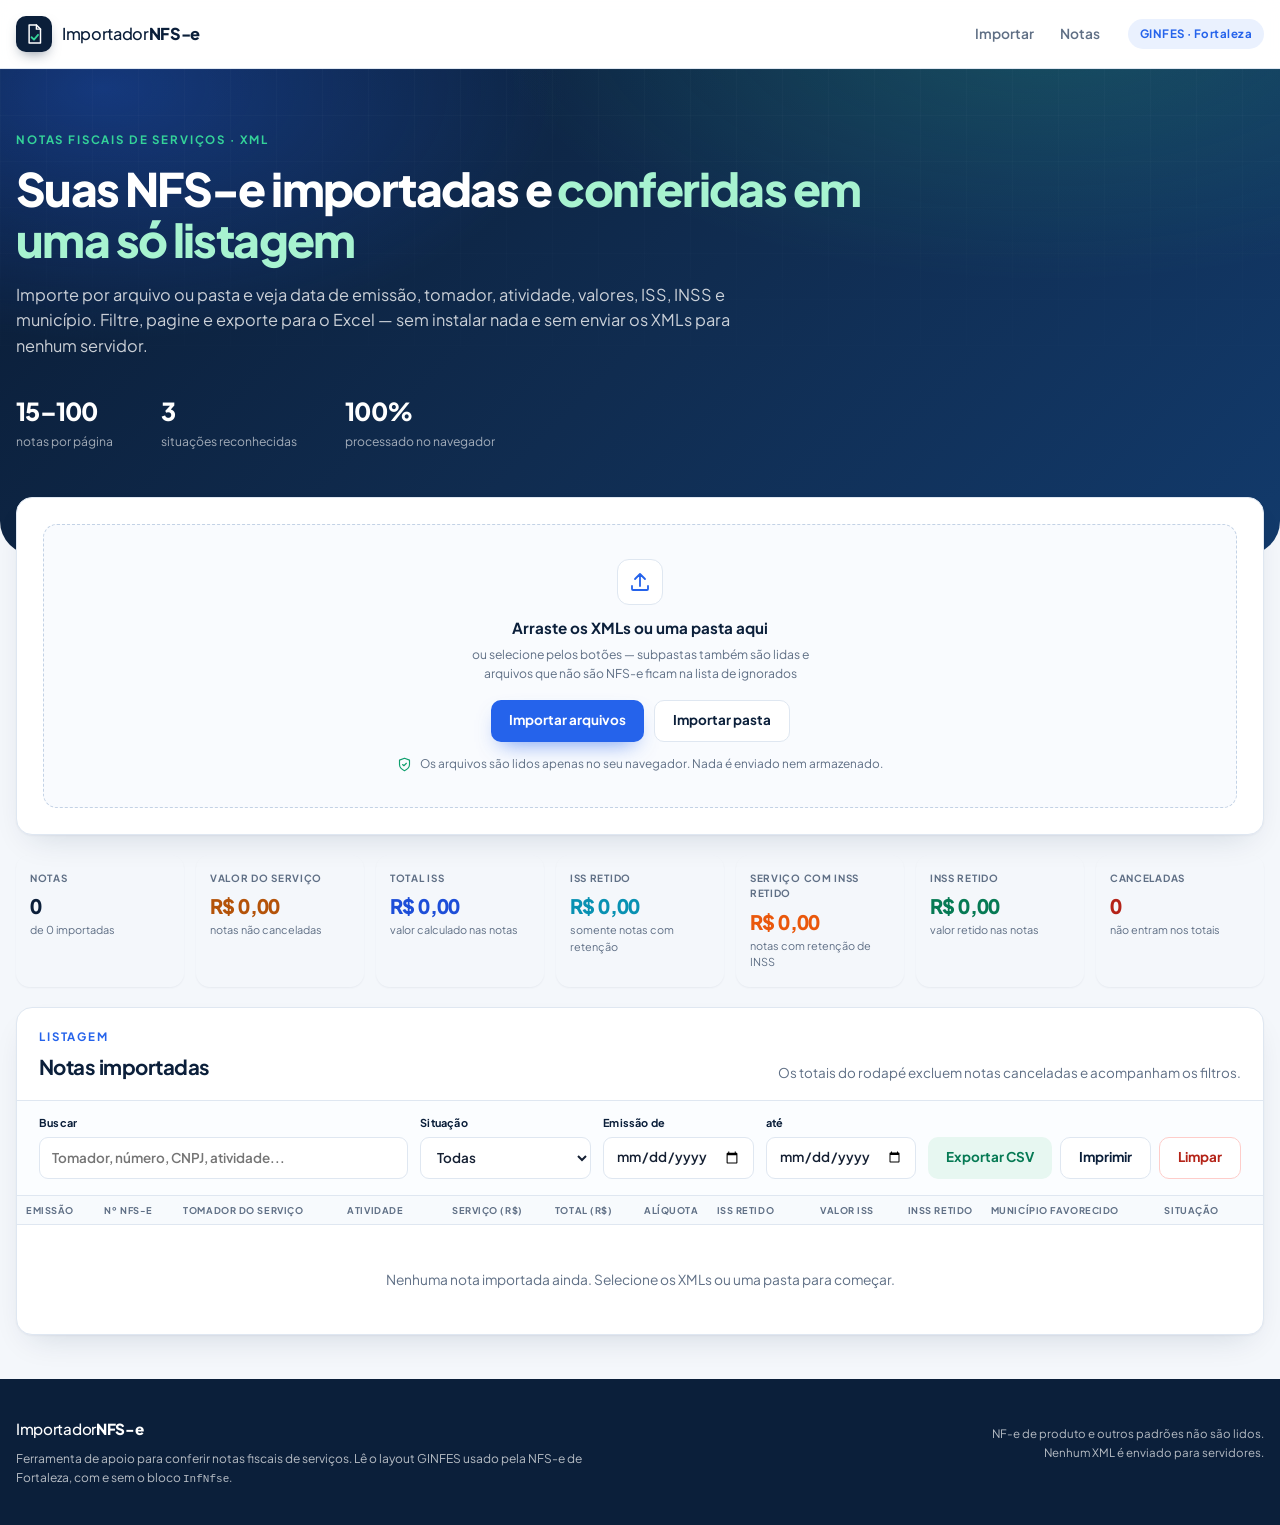
==== index.html @ 503f859a "Add files via upload" ====
<!DOCTYPE html>
<html lang="pt-BR">
<head>
  <meta charset="UTF-8">
  <meta name="viewport" content="width=device-width, initial-scale=1.0">
  <title>Importador de NFS-e</title>
  <meta name="description" content="Importe XMLs de notas fiscais de serviços por arquivo ou pasta e confira ISS, INSS, tomador, atividade e município. Tudo no navegador.">
  <link rel="icon" href="data:image/svg+xml,<svg xmlns='http://www.w3.org/2000/svg' viewBox='0 0 32 32'><rect width='32' height='32' rx='8' fill='%230b1f3a'/><path d='M10 6h8l5 5v15H10z' fill='none' stroke='%23fff' stroke-width='2' stroke-linejoin='round'/><path d='m13 20 2.5 2.5L22 16' fill='none' stroke='%2334d399' stroke-width='2.2' stroke-linecap='round' stroke-linejoin='round'/></svg>">
  <link rel="preconnect" href="https://fonts.googleapis.com">
  <link rel="preconnect" href="https://fonts.gstatic.com" crossorigin>
  <link href="https://fonts.googleapis.com/css2?family=Plus+Jakarta+Sans:wght@400;500;600;700;800&display=swap" rel="stylesheet">
  <link rel="stylesheet" href="styles.css?v=2">
</head>
<body>
  <header class="topbar">
    <div class="wrap topbar-inner">
      <a class="brand" href="#topo">
        <span class="brand-mark" aria-hidden="true">
          <svg viewBox="0 0 32 32">
            <path d="M10 5h9l5 5v17H10z"/>
            <path d="M19 5v5h5"/>
            <path class="check" d="m13 20 3 3 5-6"/>
          </svg>
        </span>
        <span class="brand-text">Importador<strong>NFS-e</strong></span>
      </a>
      <nav class="nav" aria-label="Navegação principal">
        <a href="#importar">Importar</a>
        <a href="#notas">Notas</a>
      </nav>
      <span class="badge-ano">GINFES · Fortaleza</span>
    </div>
  </header>

  <main id="topo">
    <section class="hero">
      <div class="wrap hero-inner">
        <p class="eyebrow">Notas fiscais de serviços · XML</p>
        <h1>Suas NFS-e importadas e <span>conferidas em uma só listagem</span></h1>
        <p class="hero-sub">Importe por arquivo ou pasta e veja data de emissão, tomador, atividade, valores, ISS, INSS e município. Filtre, pagine e exporte para o Excel — sem instalar nada e sem enviar os XMLs para nenhum servidor.</p>
        <div class="hero-stats">
          <div><strong>15–100</strong><span>notas por página</span></div>
          <div><strong>3</strong><span>situações reconhecidas</span></div>
          <div><strong>100%</strong><span>processado no navegador</span></div>
        </div>
      </div>
    </section>

    <section class="wrap panel painel-importacao" id="importar">
      <div id="dropzone" class="dropzone" tabindex="0" role="button" aria-label="Arraste XMLs ou uma pasta para cá">
        <span class="drop-icon" aria-hidden="true">
          <svg viewBox="0 0 24 24"><path d="M12 16V4m0 0L7 9m5-5 5 5"/><path d="M4 16v3a1 1 0 0 0 1 1h14a1 1 0 0 0 1-1v-3"/></svg>
        </span>
        <span class="drop-title">Arraste os XMLs ou uma pasta aqui</span>
        <span class="drop-sub">ou selecione pelos botões — subpastas também são lidas e arquivos que não são NFS-e ficam na lista de ignorados</span>
        <div class="botoes">
          <button type="button" class="btn btn-primary" id="btnArquivos">Importar arquivos</button>
          <button type="button" class="btn btn-soft" id="btnPasta">Importar pasta</button>
        </div>
        <input type="file" id="inputArquivos" accept=".xml,text/xml,application/xml" multiple hidden>
        <input type="file" id="inputPasta" webkitdirectory multiple hidden>
        <p class="nota">
          <svg viewBox="0 0 24 24" aria-hidden="true"><path d="M12 22s8-4 8-10V5l-8-3-8 3v7c0 6 8 10 8 10Z"/><path d="m9 12 2 2 4-4"/></svg>
          Os arquivos são lidos apenas no seu navegador. Nada é enviado nem armazenado.
        </p>
      </div>
      <p id="mensagem" class="mensagem" role="status" aria-live="polite"></p>
    </section>

    <section class="wrap resumo" aria-label="Resumo das notas">
      <div class="card metrica"><span>Notas</span><strong id="cardNotas">0</strong><small id="cardNotasDetalhe">de 0 importadas</small></div>
      <div class="card metrica ouro"><span>Valor do serviço</span><strong id="cardServico">R$ 0,00</strong><small>notas não canceladas</small></div>
      <div class="card metrica azul"><span>Total ISS</span><strong id="cardIss">R$ 0,00</strong><small>valor calculado nas notas</small></div>
      <div class="card metrica ciano"><span>ISS retido</span><strong id="cardIssRetido">R$ 0,00</strong><small>somente notas com retenção</small></div>
      <div class="card metrica laranja"><span>Serviço com INSS retido</span><strong id="cardServicoInss">R$ 0,00</strong><small>notas com retenção de INSS</small></div>
      <div class="card metrica verde"><span>INSS retido</span><strong id="cardInss">R$ 0,00</strong><small>valor retido nas notas</small></div>
      <div class="card metrica alerta"><span>Canceladas</span><strong id="cardCanceladas">0</strong><small>não entram nos totais</small></div>
    </section>

    <section class="wrap panel painel-tabela" id="notas">
      <div class="tabela-head">
        <div>
          <p class="eyebrow azul">Listagem</p>
          <h2>Notas importadas</h2>
        </div>
        <p class="painel-sub">Os totais do rodapé excluem notas canceladas e acompanham os filtros.</p>
      </div>

      <div class="filtros">
        <div class="campo busca">
          <label for="busca">Buscar</label>
          <input type="search" id="busca" placeholder="Tomador, número, CNPJ, atividade...">
        </div>
        <div class="campo">
          <label for="filtroStatus">Situação</label>
          <select id="filtroStatus">
            <option value="">Todas</option>
            <option value="processada">Processada</option>
            <option value="processamento">Em processamento</option>
            <option value="cancelada">Cancelada</option>
            <option value="desconhecida">Não informado</option>
          </select>
        </div>
        <div class="campo">
          <label for="dataDe">Emissão de</label>
          <input type="date" id="dataDe">
        </div>
        <div class="campo">
          <label for="dataAte">até</label>
          <input type="date" id="dataAte">
        </div>
        <div class="acoes">
          <button type="button" id="btnCsv" class="btn btn-csv">Exportar CSV</button>
          <button type="button" id="btnImprimir" class="btn btn-soft">Imprimir</button>
          <button type="button" id="btnLimpar" class="btn btn-danger">Limpar</button>
        </div>
      </div>

      <div class="tabela-wrap">
        <table id="tabela">
          <thead>
            <tr>
              <th scope="col">Emissão</th>
              <th scope="col">Nº NFS-e</th>
              <th scope="col">Tomador do serviço</th>
              <th scope="col">Atividade</th>
              <th scope="col" class="num">Serviço (R$)</th>
              <th scope="col" class="num">Total (R$)</th>
              <th scope="col" class="num">Alíquota</th>
              <th scope="col">ISS retido</th>
              <th scope="col" class="num">Valor ISS</th>
              <th scope="col" class="num">INSS retido</th>
              <th scope="col">Município favorecido</th>
              <th scope="col">Situação</th>
              <th scope="col"><span class="oculto">Remover</span></th>
            </tr>
          </thead>
          <tbody id="corpo"></tbody>
          <tfoot id="rodape"></tfoot>
        </table>
      </div>

      <p id="vazio" class="vazio">Nenhuma nota importada ainda. Selecione os XMLs ou uma pasta para começar.</p>

      <div class="paginacao" id="paginacao" hidden>
        <p class="pag-info" id="pagInfo"></p>
        <div class="pag-controles">
          <label class="pag-tamanho" for="porPagina">Itens por página
            <select id="porPagina">
              <option value="15" selected>15</option>
              <option value="25">25</option>
              <option value="50">50</option>
              <option value="100">100</option>
            </select>
          </label>
          <nav class="pag-paginas" id="pagPaginas" aria-label="Paginação das notas"></nav>
        </div>
      </div>
    </section>

    <details id="ignoradosBox" class="wrap ignorados" hidden>
      <summary id="ignoradosResumo"></summary>
      <ul id="ignoradosLista"></ul>
    </details>
  </main>

  <footer class="footer">
    <div class="wrap footer-inner">
      <div>
        <span class="brand-text small">Importador<strong>NFS-e</strong></span>
        <p>Ferramenta de apoio para conferir notas fiscais de serviços. Lê o layout GINFES usado pela NFS-e de Fortaleza, com e sem o bloco <code>InfNfse</code>.</p>
      </div>
      <p class="footer-meta">NF-e de produto e outros padrões não são lidos.<br>Nenhum XML é enviado para servidores.</p>
    </div>
  </footer>

  <script src="municipios.js"></script>
  <script src="app.js"></script>
</body>
</html>
---- styles.css ----
:root {
  --navy: #0b1f3a;
  --navy-2: #12325c;
  --blue: #2563eb;
  --blue-dark: #1d4ed8;
  --blue-soft: #eaf1fe;
  --emerald: #0f9f6e;
  --emerald-light: #34d399;
  --emerald-soft: #e7f7f1;
  --ink: #152033;
  --muted: #5f6f85;
  --line: #dfe7f1;
  --bg: #f4f7fb;
  --card: #ffffff;
  --danger: #b42318;
  --danger-soft: #fef3f2;
  --radius: 16px;
  --shadow: 0 1px 2px rgba(15, 37, 68, .04), 0 14px 34px -14px rgba(15, 37, 68, .16);
  --shadow-sm: 0 1px 2px rgba(15, 37, 68, .06);
  --font: 'Plus Jakarta Sans', -apple-system, BlinkMacSystemFont, 'Segoe UI', Roboto, sans-serif;
}

* { margin: 0; padding: 0; box-sizing: border-box; }

[hidden] { display: none !important; }

html { scroll-behavior: smooth; }

body {
  font-family: var(--font);
  background: var(--bg);
  color: var(--ink);
  line-height: 1.55;
  -webkit-font-smoothing: antialiased;
}

a { color: inherit; text-decoration: none; }
button, input, select { font: inherit; color: inherit; }
code { font-size: .92em; }

.wrap { width: min(1760px, calc(100% - 32px)); margin: 0 auto; }

/* ---------- topbar ---------- */

.topbar {
  position: sticky;
  top: 0;
  z-index: 40;
  background: rgba(255, 255, 255, .92);
  backdrop-filter: blur(10px);
  border-bottom: 1px solid var(--line);
}
.topbar-inner { display: flex; align-items: center; gap: 28px; height: 68px; }
.brand { display: inline-flex; align-items: center; gap: 10px; margin-right: auto; }
.brand-mark {
  width: 36px; height: 36px; border-radius: 10px;
  background: var(--navy);
  display: grid; place-items: center;
  box-shadow: 0 6px 14px -6px rgba(11, 31, 58, .6);
}
.brand-mark svg { width: 26px; height: 26px; fill: none; stroke: #fff; stroke-width: 1.8; stroke-linecap: round; stroke-linejoin: round; }
.brand-mark svg .check { stroke: var(--emerald-light); stroke-width: 2.2; }
.brand-text { font-size: 1.02rem; font-weight: 500; letter-spacing: -.02em; color: var(--navy); }
.brand-text strong { font-weight: 800; }
.brand-text.small { font-size: .95rem; }

.nav { display: flex; gap: 26px; }
.nav a { font-size: .86rem; font-weight: 600; color: var(--muted); transition: color .18s; }
.nav a:hover { color: var(--navy); }
.badge-ano {
  font-size: .72rem; font-weight: 700; letter-spacing: .04em;
  color: var(--blue); background: var(--blue-soft);
  padding: 6px 12px; border-radius: 999px; white-space: nowrap;
}

/* ---------- hero ---------- */

.hero {
  position: relative;
  overflow: hidden;
  background:
    radial-gradient(900px 420px at 82% -10%, rgba(52, 211, 153, .20), transparent 62%),
    radial-gradient(700px 380px at 8% 4%, rgba(37, 99, 235, .38), transparent 66%),
    linear-gradient(135deg, #0a1c35 0%, #102c50 52%, #123a6b 100%);
  color: #fff;
  padding: 62px 0 104px;
  border-radius: 0 0 34px 34px;
}
.hero::after {
  content: '';
  position: absolute; inset: 0;
  background-image:
    linear-gradient(rgba(255,255,255,.045) 1px, transparent 1px),
    linear-gradient(90deg, rgba(255,255,255,.045) 1px, transparent 1px);
  background-size: 46px 46px;
  mask-image: linear-gradient(to bottom, rgba(0,0,0,.5), transparent 78%);
  pointer-events: none;
}
.hero-inner { position: relative; z-index: 1; }
.eyebrow {
  font-size: .72rem; font-weight: 700; letter-spacing: .16em;
  text-transform: uppercase; color: var(--emerald-light);
}
.hero .eyebrow { margin-bottom: 14px; }
.eyebrow.azul { color: var(--blue); margin-bottom: 6px; }
.hero h1 {
  font-size: clamp(2rem, 3.6vw, 3.05rem);
  line-height: 1.1;
  letter-spacing: -.035em;
  font-weight: 800;
  max-width: 900px;
}
.hero h1 span { color: #a7f3d0; }
.hero-sub { margin-top: 18px; max-width: 760px; font-size: 1.02rem; color: rgba(255, 255, 255, .78); }
.hero-stats { display: flex; flex-wrap: wrap; gap: 16px 48px; margin-top: 34px; }
.hero-stats div { display: flex; flex-direction: column; }
.hero-stats strong { font-size: 1.55rem; font-weight: 800; letter-spacing: -.03em; }
.hero-stats span { font-size: .76rem; color: rgba(255, 255, 255, .62); margin-top: 2px; }

/* ---------- painéis ---------- */

.panel {
  background: var(--card);
  border: 1px solid var(--line);
  border-radius: var(--radius);
  box-shadow: var(--shadow);
  padding: 26px;
}
.painel-importacao { margin-top: -58px; position: relative; z-index: 2; }
.tabela-head h2 {
  font-size: 1.28rem;
  letter-spacing: -.025em;
  color: var(--navy);
}
.painel-sub { font-size: .84rem; color: var(--muted); margin-top: 6px; }

.botoes { display: flex; flex-wrap: wrap; gap: 10px; margin-top: 20px; }

.btn {
  display: inline-flex; align-items: center; justify-content: center; gap: 8px;
  min-height: 42px; padding: 0 18px;
  border: 0; border-radius: 10px; cursor: pointer;
  font-weight: 700; font-size: .84rem;
  transition: transform .16s, background .18s, box-shadow .18s, color .18s, border-color .18s;
}
.btn:active { transform: translateY(1px); }
.btn-primary {
  background: var(--blue); color: #fff;
  box-shadow: 0 10px 22px -10px rgba(37, 99, 235, .7);
}
.btn-primary:hover { background: var(--blue-dark); }
.btn-soft {
  background: #fff; color: var(--navy);
  border: 1.5px solid var(--line);
}
.btn-soft:hover { border-color: var(--blue); color: var(--blue); }
.btn-csv { background: var(--emerald-soft); color: #067a54; }
.btn-csv:hover { background: #d5f2e6; }
.btn-danger { background: #fff; color: var(--danger); border: 1.5px solid #fecdca; }
.btn-danger:hover { background: var(--danger-soft); }

.nota {
  display: flex; gap: 8px; align-items: flex-start;
  font-size: .74rem; color: var(--muted); margin-top: 16px;
}
.nota svg {
  width: 15px; height: 15px; flex: 0 0 auto; margin-top: 2px;
  fill: none; stroke: var(--emerald); stroke-width: 1.8; stroke-linecap: round; stroke-linejoin: round;
}

/* ---------- dropzone ---------- */

.dropzone {
  display: flex; flex-direction: column; align-items: center; justify-content: center;
  gap: 5px; text-align: center;
  border: 1.8px dashed #c3d2e5; border-radius: 14px;
  background: #f9fbfe; padding: 34px 22px;
  cursor: pointer; transition: border-color .18s, background .18s, transform .18s;
}
.dropzone:hover, .dropzone:focus-visible, .dropzone.ativo {
  border-color: var(--blue); background: var(--blue-soft);
  outline: none;
}
.dropzone.ativo { transform: scale(.995); }
.dropzone .botoes { justify-content: center; margin-top: 12px; }
.dropzone .nota { margin-top: 8px; }
.drop-icon {
  width: 46px; height: 46px; border-radius: 12px; background: #fff;
  border: 1px solid var(--line); display: grid; place-items: center; margin-bottom: 6px;
}
.drop-icon svg {
  width: 24px; height: 24px; fill: none; stroke: var(--blue);
  stroke-width: 1.8; stroke-linecap: round; stroke-linejoin: round;
}
.drop-title { font-weight: 700; font-size: .95rem; color: var(--navy); }
.drop-sub { font-size: .76rem; color: var(--muted); max-width: 380px; }

.mensagem {
  margin-top: 14px; font-size: .78rem; color: #067a54;
  background: var(--emerald-soft); border: 1px solid #c7ecd9;
  border-radius: 9px; padding: 9px 12px;
}
.mensagem:empty { display: none; }
.mensagem.erro { color: var(--danger); background: var(--danger-soft); border-color: #fecdca; }

/* ---------- resumo ---------- */

.resumo {
  display: grid;
  grid-template-columns: repeat(7, minmax(0, 1fr));
  gap: 12px;
  margin-top: 20px;
}
.metrica { padding: 16px 14px; border-radius: 14px; box-shadow: var(--shadow-sm); }
.metrica span {
  display: block; color: var(--muted); font-size: .62rem;
  font-weight: 700; text-transform: uppercase; letter-spacing: .07em;
}
.metrica strong {
  display: block; margin-top: 4px;
  font-size: 1.25rem; font-weight: 800; letter-spacing: -.03em;
  color: var(--navy); font-variant-numeric: tabular-nums;
}
.metrica small { display: block; margin-top: 1px; color: var(--muted); font-size: .68rem; }
.metrica.azul strong { color: #1d4ed8; }
.metrica.verde strong { color: #067a54; }
.metrica.alerta strong { color: var(--danger); }
.metrica.ouro strong { color: #b45309; }
.metrica.ciano strong { color: #0891b2; }
.metrica.laranja strong { color: #ea580c; }

/* ---------- tabela ---------- */

.painel-tabela { margin-top: 20px; padding: 0; overflow: hidden; }
.tabela-head {
  display: flex; align-items: flex-end; justify-content: space-between; gap: 20px;
  padding: 20px 22px 16px;
}
.tabela-head .painel-sub { text-align: right; margin: 0; }

.filtros {
  display: flex; flex-wrap: wrap;
  gap: 12px; align-items: end;
  padding: 14px 22px 16px;
  border-top: 1px solid var(--line);
  background: #fbfdff;
}
.campo { display: grid; gap: 5px; }
.campo.busca { flex: 1 1 260px; }
.campo label { font-size: .68rem; font-weight: 700; color: var(--navy); letter-spacing: .02em; }
.campo.busca input, .campo select, .campo input[type="date"] {
  height: 42px; padding: 0 12px;
  border: 1.5px solid var(--line); border-radius: 9px;
  background: #fff; font-size: .84rem; font-weight: 600;
  min-width: 0;
  transition: border-color .18s, box-shadow .18s;
}
.campo.busca input { width: 100%; }
.campo.busca input:focus, .campo select:focus, .campo input[type="date"]:focus {
  outline: none; border-color: var(--blue);
  box-shadow: 0 0 0 3px rgba(37, 99, 235, .12);
}
.acoes { display: flex; gap: 8px; margin-left: auto; }
.acoes .btn { min-height: 42px; }

.tabela-wrap { overflow-x: auto; border-top: 1px solid var(--line); }
table { width: 100%; min-width: 980px; border-collapse: collapse; font-size: .76rem; white-space: nowrap; }
th, td { padding: 8px 9px; border-bottom: 1px solid #edf2f8; text-align: left; vertical-align: middle; }
thead th {
  background: #f7fafd;
  border-bottom: 1px solid var(--line);
  font-size: .58rem; text-transform: uppercase; letter-spacing: .06em;
  color: var(--muted); font-weight: 700;
  white-space: normal; line-height: 1.3;
}
tbody tr:hover { background: #f8fbff; }
tbody tr.cancelada { background: #fffafa; }
tbody tr.cancelada td { color: var(--muted); }
.num { text-align: right; font-variant-numeric: tabular-nums; }
.nome { max-width: 230px; overflow: hidden; text-overflow: ellipsis; }
#tabela th:nth-child(2) { white-space: nowrap; }
.mini { display: block; color: var(--muted); font-size: .66rem; margin-top: 1px; }
.atividade { font-weight: 700; color: var(--navy); font-variant-numeric: tabular-nums; }

.tag {
  display: inline-block; padding: 2px 8px; border-radius: 999px;
  font-size: .62rem; font-weight: 800; letter-spacing: .03em;
  white-space: nowrap;
}
.tag.ok { background: var(--emerald-soft); color: #067a54; }
.tag.warn { background: #fffaeb; color: #93370d; border: 1px solid #fedf89; }
.tag.bad { background: var(--danger-soft); color: var(--danger); border: 1px solid #fecdca; }
.tag.neutral { background: #eef3f9; color: var(--muted); }

.remover {
  width: 28px; height: 28px;
  border: 1px solid transparent; border-radius: 7px;
  background: transparent; color: var(--muted);
  font-size: 16px; line-height: 1; cursor: pointer;
}
.remover:hover { background: var(--danger-soft); color: var(--danger); border-color: #fecdca; }

tfoot td {
  background: #f7fafd; font-weight: 800;
  border-top: 2px solid var(--line); border-bottom: 0;
  color: var(--navy);
}
tfoot td.rotulo { text-align: right; color: var(--muted); font-weight: 700; }

.vazio {
  padding: 44px 22px; text-align: center;
  color: var(--muted); font-size: .86rem;
}

/* ---------- paginação ---------- */

.paginacao {
  display: flex; flex-wrap: wrap; align-items: center; justify-content: space-between;
  gap: 12px 20px;
  padding: 13px 22px;
  border-top: 1px solid var(--line);
  background: #fbfdff;
}
.pag-info { font-size: .74rem; color: var(--muted); font-weight: 600; }
.pag-controles { display: flex; flex-wrap: wrap; align-items: center; gap: 16px; }
.pag-tamanho { display: flex; align-items: center; gap: 7px; font-size: .72rem; font-weight: 600; color: var(--muted); }
.pag-tamanho select {
  height: 34px; padding: 0 8px;
  border: 1.5px solid var(--line); border-radius: 8px;
  background: #fff; color: var(--navy);
  font-size: .78rem; font-weight: 700; cursor: pointer;
}
.pag-tamanho select:focus { outline: none; border-color: var(--blue); box-shadow: 0 0 0 3px rgba(37, 99, 235, .12); }
.pag-paginas { display: flex; align-items: center; gap: 4px; }
.pag-btn {
  min-width: 32px; height: 32px; padding: 0 8px;
  border: 1.5px solid var(--line); border-radius: 8px;
  background: #fff; color: var(--navy);
  font-size: .76rem; font-weight: 700; cursor: pointer;
  transition: border-color .18s, color .18s, background .18s;
}
.pag-btn:hover:not(:disabled):not(.ativo) { border-color: var(--blue); color: var(--blue); }
.pag-btn.ativo { background: var(--navy); border-color: var(--navy); color: #fff; }
.pag-btn:disabled { opacity: .38; cursor: not-allowed; }
.pag-reticencias { padding: 0 2px; color: var(--muted); font-size: .75rem; }

/* ---------- ignorados ---------- */

.ignorados {
  margin-top: 20px;
  background: var(--card); border: 1px solid var(--line); border-radius: 14px;
  padding: 14px 18px; font-size: .78rem;
  box-shadow: var(--shadow-sm);
}
.ignorados summary { cursor: pointer; font-weight: 700; color: var(--danger); }
.ignorados ul { margin: 10px 0 0; padding-left: 20px; color: var(--muted); display: grid; gap: 4px; }

/* ---------- footer ---------- */

.footer { background: var(--navy); color: rgba(255, 255, 255, .7); padding: 38px 0; margin-top: 44px; }
.footer-inner { display: flex; justify-content: space-between; gap: 34px; align-items: flex-start; }
.footer .brand-text { color: #fff; }
.footer p { font-size: .75rem; max-width: 620px; margin-top: 8px; }
.footer-meta { text-align: right; font-size: .72rem !important; line-height: 1.6; }

.oculto {
  position: absolute; width: 1px; height: 1px;
  overflow: hidden; clip: rect(0 0 0 0); white-space: nowrap;
}

/* ---------- responsivo ---------- */

@media (max-width: 1100px) {
  .resumo { grid-template-columns: repeat(4, minmax(0, 1fr)); }
}

@media (max-width: 1000px) {
  .nav { display: none; }
  .painel-importacao { margin-top: -46px; }
}

@media (max-width: 760px) {
  .wrap { width: calc(100% - 28px); }
  .hero { padding: 44px 0 84px; border-radius: 0 0 24px 24px; }
  .hero-stats { gap: 18px 30px; }
  .painel-importacao { margin-top: -42px; }
  .panel { padding: 20px; }
  .painel-tabela { padding: 0; }
  .resumo { grid-template-columns: repeat(2, minmax(0, 1fr)); }
  .resumo .metrica.alerta { grid-column: 1 / -1; }
  .badge-ano { display: none; }
  .acoes { margin-left: 0; width: 100%; }
  .acoes .btn { flex: 1; }
  .tabela-head { flex-direction: column; align-items: flex-start; gap: 4px; }
  .tabela-head .painel-sub { text-align: left; }
  .filtros { padding: 14px 16px; }
  .paginacao { padding: 12px 16px; }
  .pag-controles { width: 100%; justify-content: space-between; }
  .footer-inner { flex-direction: column; }
  .footer-meta { text-align: left; }
}

@media (max-width: 460px) {
  .resumo { grid-template-columns: 1fr 1fr; gap: 10px; }
  .metrica { padding: 12px 14px; }
  .metrica strong { font-size: 1.2rem; }
  .hero h1 { font-size: 1.85rem; }
  .botoes .btn { flex: 1 1 100%; }
  .pag-paginas { flex-wrap: wrap; }
}

@media (prefers-reduced-motion: reduce) {
  *, *::before, *::after { transition: none !important; scroll-behavior: auto !important; }
}

/* ---------- impressão ---------- */

@media print {
  @page { size: A4 landscape; margin: 9mm; }

  body { background: #fff; color: #000; }

  .topbar, .hero, .painel-importacao, .filtros, .paginacao, .footer,
  .ignorados, .acoes, .vazio, .mensagem { display: none !important; }

  .wrap { width: auto; max-width: none; margin: 0; }
  .panel { border: 0; border-radius: 0; box-shadow: none; padding: 0; }
  .painel-tabela { margin: 0; overflow: visible; }

  .tabela-head { padding: 0 0 8px; }
  .tabela-head .painel-sub { display: none; }
  .tabela-head h2 { font-size: 13pt; }

  .resumo {
    grid-template-columns: repeat(7, minmax(0, 1fr)) !important;
    gap: 5px; margin: 0 0 10px;
  }
  .resumo .metrica { grid-column: auto !important; }
  .metrica {
    padding: 5px 7px; border: 1px solid #c9d5e3; border-radius: 6px;
    box-shadow: none;
  }
  .metrica span { font-size: 6pt; letter-spacing: .04em; }
  .metrica strong { font-size: 10.5pt; margin-top: 0; }
  .metrica small { display: none; }

  .tabela-wrap { overflow: visible; border-top: 0; }
  table { width: 100%; font-size: 6.9pt; min-width: 0; }
  th, td { padding: 2px 3px; white-space: normal; }
  .num { white-space: nowrap; }
  thead { display: table-header-group; }
  tfoot { display: table-footer-group; }
  tr { break-inside: avoid; }
  thead th { background: #eef3f9; font-size: 5.6pt; }

  .nome { max-width: none; white-space: normal; overflow: visible; }
  .mini { font-size: 5.8pt; }
  .remover { display: none; }
  #tabela th:last-child, #tabela td:last-child { width: 1px; padding: 0; }
  .tag { border: 1px solid currentColor; }
}
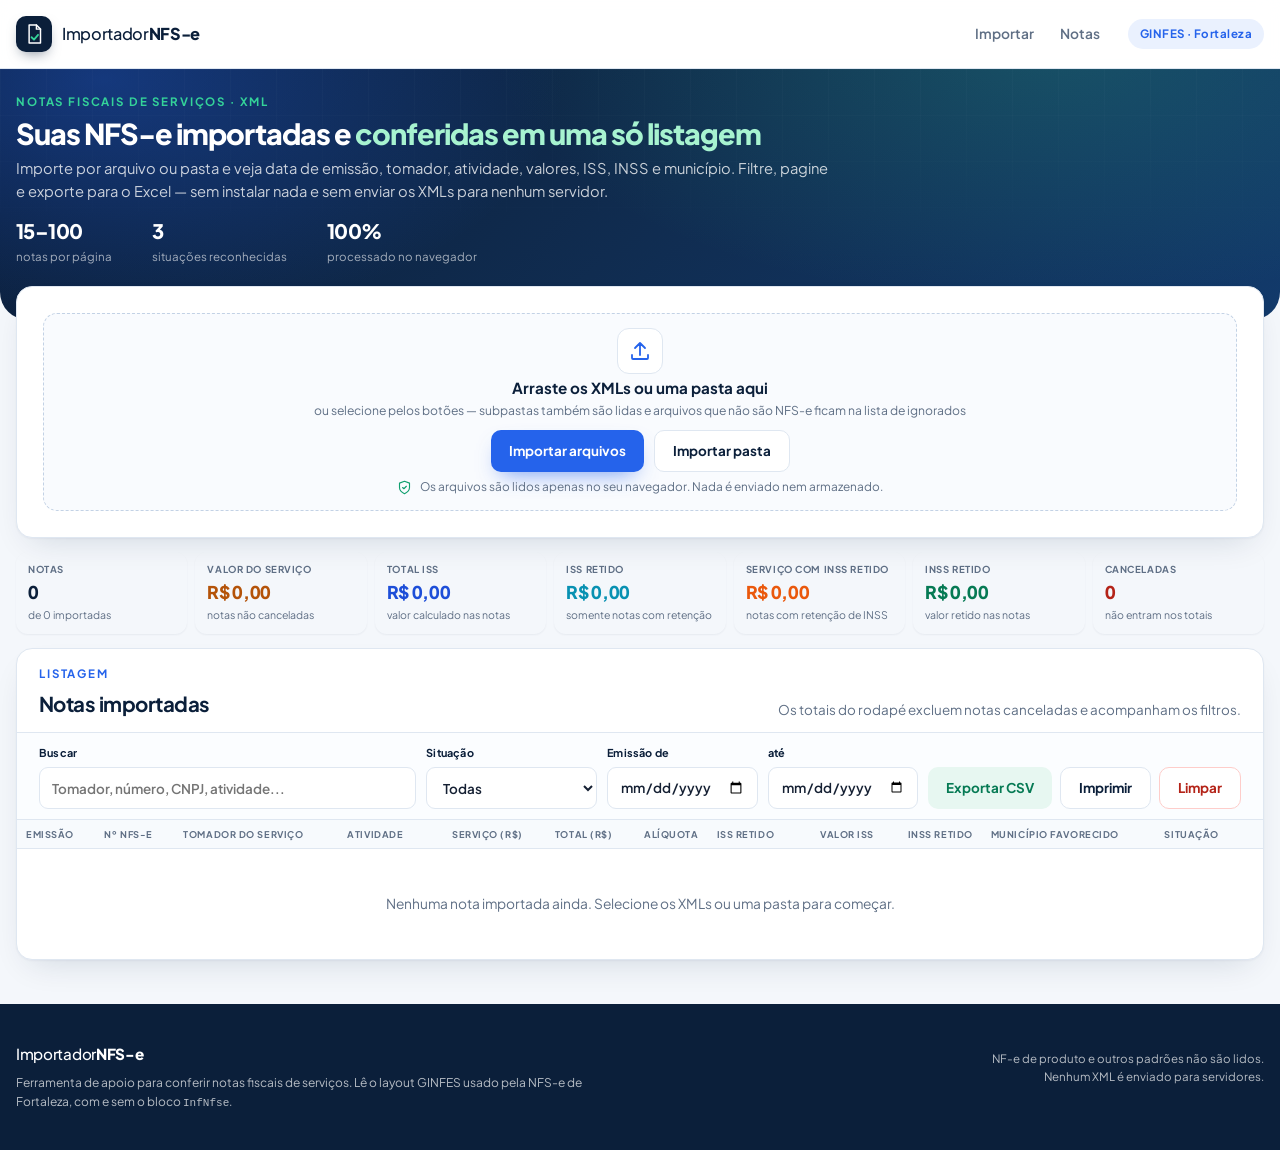
==== commit 6ad4e8cb: "style: compacta hero e area de importacao (alturas menores)" ====
--- a/index.html
+++ b/index.html
@@ -9,7 +9,7 @@
   <link rel="preconnect" href="https://fonts.googleapis.com">
   <link rel="preconnect" href="https://fonts.gstatic.com" crossorigin>
   <link href="https://fonts.googleapis.com/css2?family=Plus+Jakarta+Sans:wght@400;500;600;700;800&display=swap" rel="stylesheet">
-  <link rel="stylesheet" href="styles.css?v=2">
+  <link rel="stylesheet" href="styles.css?v=3">
 </head>
 <body>
   <header class="topbar">
--- a/styles.css
+++ b/styles.css
@@ -83,8 +83,8 @@
     radial-gradient(700px 380px at 8% 4%, rgba(37, 99, 235, .38), transparent 66%),
     linear-gradient(135deg, #0a1c35 0%, #102c50 52%, #123a6b 100%);
   color: #fff;
-  padding: 62px 0 104px;
-  border-radius: 0 0 34px 34px;
+  padding: 24px 0 54px;
+  border-radius: 0 0 28px 28px;
 }
 .hero::after {
   content: '';
@@ -101,21 +101,21 @@
   font-size: .72rem; font-weight: 700; letter-spacing: .16em;
   text-transform: uppercase; color: var(--emerald-light);
 }
-.hero .eyebrow { margin-bottom: 14px; }
+.hero .eyebrow { margin-bottom: 6px; }
 .eyebrow.azul { color: var(--blue); margin-bottom: 6px; }
 .hero h1 {
-  font-size: clamp(2rem, 3.6vw, 3.05rem);
-  line-height: 1.1;
+  font-size: clamp(1.8rem, 2.2vw, 2.2rem);
+  line-height: 1.12;
   letter-spacing: -.035em;
   font-weight: 800;
-  max-width: 900px;
+  max-width: 1100px;
 }
 .hero h1 span { color: #a7f3d0; }
-.hero-sub { margin-top: 18px; max-width: 760px; font-size: 1.02rem; color: rgba(255, 255, 255, .78); }
-.hero-stats { display: flex; flex-wrap: wrap; gap: 16px 48px; margin-top: 34px; }
+.hero-sub { margin-top: 8px; max-width: 820px; font-size: .92rem; color: rgba(255, 255, 255, .78); }
+.hero-stats { display: flex; flex-wrap: wrap; gap: 12px 40px; margin-top: 12px; }
 .hero-stats div { display: flex; flex-direction: column; }
-.hero-stats strong { font-size: 1.55rem; font-weight: 800; letter-spacing: -.03em; }
-.hero-stats span { font-size: .76rem; color: rgba(255, 255, 255, .62); margin-top: 2px; }
+.hero-stats strong { font-size: 1.25rem; font-weight: 800; letter-spacing: -.03em; }
+.hero-stats span { font-size: .72rem; color: rgba(255, 255, 255, .62); margin-top: 2px; }
 
 /* ---------- painéis ---------- */
 
@@ -126,7 +126,7 @@
   box-shadow: var(--shadow);
   padding: 26px;
 }
-.painel-importacao { margin-top: -58px; position: relative; z-index: 2; }
+.painel-importacao { margin-top: -34px; position: relative; z-index: 2; }
 .tabela-head h2 {
   font-size: 1.28rem;
   letter-spacing: -.025em;
@@ -172,9 +172,9 @@
 
 .dropzone {
   display: flex; flex-direction: column; align-items: center; justify-content: center;
-  gap: 5px; text-align: center;
+  gap: 2px; text-align: center;
   border: 1.8px dashed #c3d2e5; border-radius: 14px;
-  background: #f9fbfe; padding: 34px 22px;
+  background: #f9fbfe; padding: 14px 20px;
   cursor: pointer; transition: border-color .18s, background .18s, transform .18s;
 }
 .dropzone:hover, .dropzone:focus-visible, .dropzone.ativo {
@@ -182,18 +182,18 @@
   outline: none;
 }
 .dropzone.ativo { transform: scale(.995); }
-.dropzone .botoes { justify-content: center; margin-top: 12px; }
-.dropzone .nota { margin-top: 8px; }
+.dropzone .botoes { justify-content: center; margin-top: 8px; }
+.dropzone .nota { margin-top: 4px; }
 .drop-icon {
   width: 46px; height: 46px; border-radius: 12px; background: #fff;
-  border: 1px solid var(--line); display: grid; place-items: center; margin-bottom: 6px;
+  border: 1px solid var(--line); display: grid; place-items: center; margin-bottom: 0;
 }
 .drop-icon svg {
   width: 24px; height: 24px; fill: none; stroke: var(--blue);
   stroke-width: 1.8; stroke-linecap: round; stroke-linejoin: round;
 }
 .drop-title { font-weight: 700; font-size: .95rem; color: var(--navy); }
-.drop-sub { font-size: .76rem; color: var(--muted); max-width: 380px; }
+.drop-sub { font-size: .76rem; color: var(--muted); max-width: 760px; }
 
 .mensagem {
   margin-top: 14px; font-size: .78rem; color: #067a54;
@@ -208,20 +208,20 @@
 .resumo {
   display: grid;
   grid-template-columns: repeat(7, minmax(0, 1fr));
-  gap: 12px;
-  margin-top: 20px;
-}
-.metrica { padding: 16px 14px; border-radius: 14px; box-shadow: var(--shadow-sm); }
+  gap: 8px;
+  margin-top: 14px;
+}
+.metrica { padding: 10px 12px; border-radius: 12px; box-shadow: var(--shadow-sm); }
 .metrica span {
-  display: block; color: var(--muted); font-size: .62rem;
-  font-weight: 700; text-transform: uppercase; letter-spacing: .07em;
+  display: block; color: var(--muted); font-size: .6rem;
+  font-weight: 700; text-transform: uppercase; letter-spacing: .06em;
 }
 .metrica strong {
-  display: block; margin-top: 4px;
-  font-size: 1.25rem; font-weight: 800; letter-spacing: -.03em;
+  display: block; margin-top: 2px;
+  font-size: 1.1rem; font-weight: 800; letter-spacing: -.02em;
   color: var(--navy); font-variant-numeric: tabular-nums;
 }
-.metrica small { display: block; margin-top: 1px; color: var(--muted); font-size: .68rem; }
+.metrica small { display: block; margin-top: 1px; color: var(--muted); font-size: .66rem; }
 .metrica.azul strong { color: #1d4ed8; }
 .metrica.verde strong { color: #067a54; }
 .metrica.alerta strong { color: var(--danger); }
@@ -231,17 +231,17 @@
 
 /* ---------- tabela ---------- */
 
-.painel-tabela { margin-top: 20px; padding: 0; overflow: hidden; }
+.painel-tabela { margin-top: 14px; padding: 0; overflow: hidden; }
 .tabela-head {
   display: flex; align-items: flex-end; justify-content: space-between; gap: 20px;
-  padding: 20px 22px 16px;
+  padding: 16px 22px 12px;
 }
 .tabela-head .painel-sub { text-align: right; margin: 0; }
 
 .filtros {
   display: flex; flex-wrap: wrap;
-  gap: 12px; align-items: end;
-  padding: 14px 22px 16px;
+  gap: 10px; align-items: end;
+  padding: 12px 22px 10px;
   border-top: 1px solid var(--line);
   background: #fbfdff;
 }
@@ -376,14 +376,14 @@
 
 @media (max-width: 1000px) {
   .nav { display: none; }
-  .painel-importacao { margin-top: -46px; }
+  .painel-importacao { margin-top: -30px; }
 }
 
 @media (max-width: 760px) {
   .wrap { width: calc(100% - 28px); }
-  .hero { padding: 44px 0 84px; border-radius: 0 0 24px 24px; }
-  .hero-stats { gap: 18px 30px; }
-  .painel-importacao { margin-top: -42px; }
+  .hero { padding: 28px 0 64px; border-radius: 0 0 24px 24px; }
+  .hero-stats { gap: 14px 30px; }
+  .painel-importacao { margin-top: -30px; }
   .panel { padding: 20px; }
   .painel-tabela { padding: 0; }
   .resumo { grid-template-columns: repeat(2, minmax(0, 1fr)); }
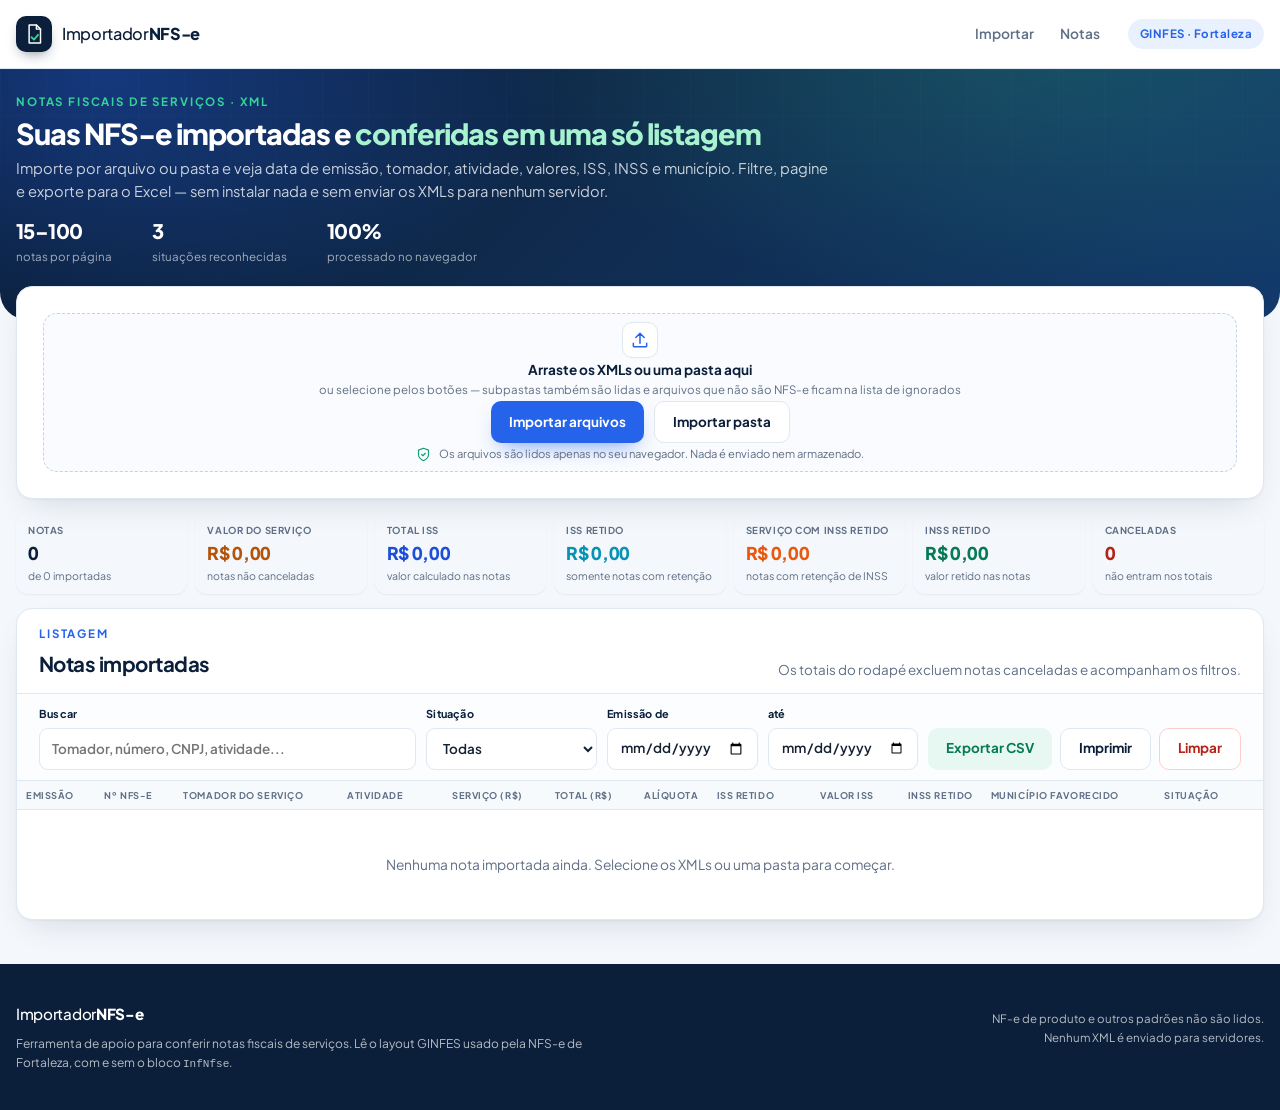
==== commit 9428820c: "style: reduz area de importacao em 20%" ====
--- a/index.html
+++ b/index.html
@@ -9,7 +9,7 @@
   <link rel="preconnect" href="https://fonts.googleapis.com">
   <link rel="preconnect" href="https://fonts.gstatic.com" crossorigin>
   <link href="https://fonts.googleapis.com/css2?family=Plus+Jakarta+Sans:wght@400;500;600;700;800&display=swap" rel="stylesheet">
-  <link rel="stylesheet" href="styles.css?v=3">
+  <link rel="stylesheet" href="styles.css?v=4">
 </head>
 <body>
   <header class="topbar">
@@ -175,6 +175,6 @@
   </footer>
 
   <script src="municipios.js"></script>
-  <script src="app.js"></script>
+  <script src="app.js?v=4"></script>
 </body>
 </html>
--- a/styles.css
+++ b/styles.css
@@ -172,9 +172,9 @@
 
 .dropzone {
   display: flex; flex-direction: column; align-items: center; justify-content: center;
-  gap: 2px; text-align: center;
+  gap: 1px; text-align: center;
   border: 1.8px dashed #c3d2e5; border-radius: 14px;
-  background: #f9fbfe; padding: 14px 20px;
+  background: #f9fbfe; padding: 8px 20px;
   cursor: pointer; transition: border-color .18s, background .18s, transform .18s;
 }
 .dropzone:hover, .dropzone:focus-visible, .dropzone.ativo {
@@ -182,18 +182,18 @@
   outline: none;
 }
 .dropzone.ativo { transform: scale(.995); }
-.dropzone .botoes { justify-content: center; margin-top: 8px; }
-.dropzone .nota { margin-top: 4px; }
+.dropzone .botoes { justify-content: center; margin-top: 2px; }
+.dropzone .nota { margin-top: 1px; font-size: .7rem; }
 .drop-icon {
-  width: 46px; height: 46px; border-radius: 12px; background: #fff;
+  width: 36px; height: 36px; border-radius: 10px; background: #fff;
   border: 1px solid var(--line); display: grid; place-items: center; margin-bottom: 0;
 }
 .drop-icon svg {
-  width: 24px; height: 24px; fill: none; stroke: var(--blue);
+  width: 20px; height: 20px; fill: none; stroke: var(--blue);
   stroke-width: 1.8; stroke-linecap: round; stroke-linejoin: round;
 }
-.drop-title { font-weight: 700; font-size: .95rem; color: var(--navy); }
-.drop-sub { font-size: .76rem; color: var(--muted); max-width: 760px; }
+.drop-title { font-weight: 700; font-size: .85rem; color: var(--navy); }
+.drop-sub { font-size: .72rem; color: var(--muted); max-width: 760px; }
 
 .mensagem {
   margin-top: 14px; font-size: .78rem; color: #067a54;
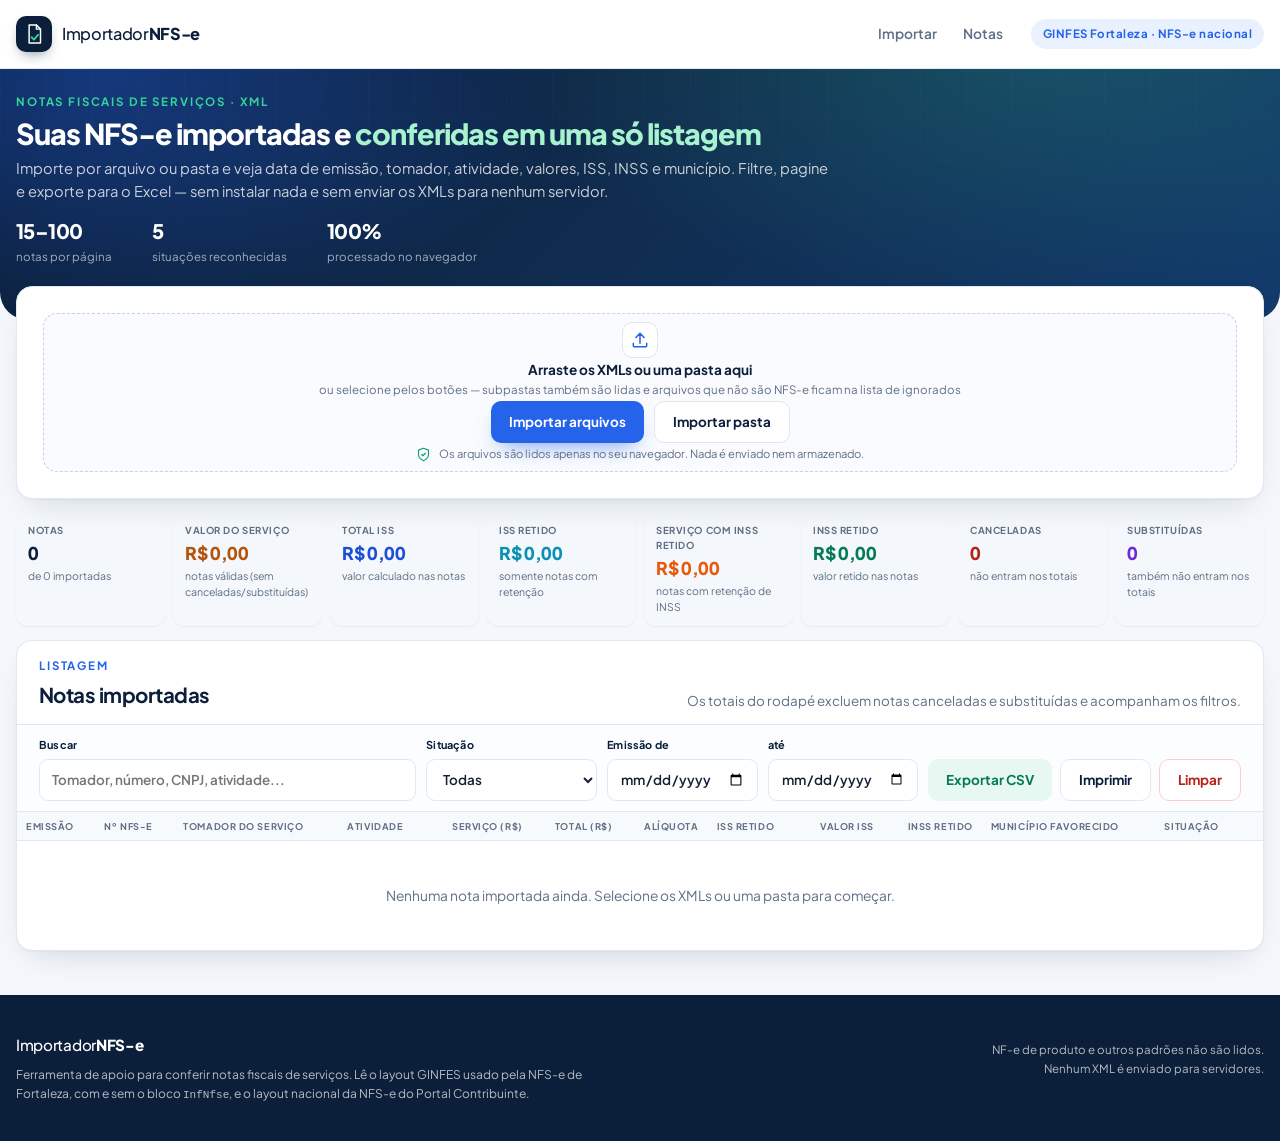
==== commit 80466f93: "feat: identifica notas substituidas e cita NFS-e nacional" ====
--- a/index.html
+++ b/index.html
@@ -9,7 +9,7 @@
   <link rel="preconnect" href="https://fonts.googleapis.com">
   <link rel="preconnect" href="https://fonts.gstatic.com" crossorigin>
   <link href="https://fonts.googleapis.com/css2?family=Plus+Jakarta+Sans:wght@400;500;600;700;800&display=swap" rel="stylesheet">
-  <link rel="stylesheet" href="styles.css?v=4">
+  <link rel="stylesheet" href="styles.css?v=5">
 </head>
 <body>
   <header class="topbar">
@@ -28,7 +28,7 @@
         <a href="#importar">Importar</a>
         <a href="#notas">Notas</a>
       </nav>
-      <span class="badge-ano">GINFES · Fortaleza</span>
+      <span class="badge-ano">GINFES Fortaleza · NFS-e nacional</span>
     </div>
   </header>
 
@@ -40,7 +40,7 @@
         <p class="hero-sub">Importe por arquivo ou pasta e veja data de emissão, tomador, atividade, valores, ISS, INSS e município. Filtre, pagine e exporte para o Excel — sem instalar nada e sem enviar os XMLs para nenhum servidor.</p>
         <div class="hero-stats">
           <div><strong>15–100</strong><span>notas por página</span></div>
-          <div><strong>3</strong><span>situações reconhecidas</span></div>
+          <div><strong>5</strong><span>situações reconhecidas</span></div>
           <div><strong>100%</strong><span>processado no navegador</span></div>
         </div>
       </div>
@@ -69,12 +69,13 @@
 
     <section class="wrap resumo" aria-label="Resumo das notas">
       <div class="card metrica"><span>Notas</span><strong id="cardNotas">0</strong><small id="cardNotasDetalhe">de 0 importadas</small></div>
-      <div class="card metrica ouro"><span>Valor do serviço</span><strong id="cardServico">R$ 0,00</strong><small>notas não canceladas</small></div>
+      <div class="card metrica ouro"><span>Valor do serviço</span><strong id="cardServico">R$ 0,00</strong><small>notas válidas (sem canceladas/substituídas)</small></div>
       <div class="card metrica azul"><span>Total ISS</span><strong id="cardIss">R$ 0,00</strong><small>valor calculado nas notas</small></div>
       <div class="card metrica ciano"><span>ISS retido</span><strong id="cardIssRetido">R$ 0,00</strong><small>somente notas com retenção</small></div>
       <div class="card metrica laranja"><span>Serviço com INSS retido</span><strong id="cardServicoInss">R$ 0,00</strong><small>notas com retenção de INSS</small></div>
       <div class="card metrica verde"><span>INSS retido</span><strong id="cardInss">R$ 0,00</strong><small>valor retido nas notas</small></div>
       <div class="card metrica alerta"><span>Canceladas</span><strong id="cardCanceladas">0</strong><small>não entram nos totais</small></div>
+      <div class="card metrica roxo"><span>Substituídas</span><strong id="cardSubstituidas">0</strong><small>também não entram nos totais</small></div>
     </section>
 
     <section class="wrap panel painel-tabela" id="notas">
@@ -83,7 +84,7 @@
           <p class="eyebrow azul">Listagem</p>
           <h2>Notas importadas</h2>
         </div>
-        <p class="painel-sub">Os totais do rodapé excluem notas canceladas e acompanham os filtros.</p>
+        <p class="painel-sub">Os totais do rodapé excluem notas canceladas e substituídas e acompanham os filtros.</p>
       </div>
 
       <div class="filtros">
@@ -98,6 +99,7 @@
             <option value="processada">Processada</option>
             <option value="processamento">Em processamento</option>
             <option value="cancelada">Cancelada</option>
+            <option value="substituida">Substituída</option>
             <option value="desconhecida">Não informado</option>
           </select>
         </div>
@@ -168,13 +170,13 @@
     <div class="wrap footer-inner">
       <div>
         <span class="brand-text small">Importador<strong>NFS-e</strong></span>
-        <p>Ferramenta de apoio para conferir notas fiscais de serviços. Lê o layout GINFES usado pela NFS-e de Fortaleza, com e sem o bloco <code>InfNfse</code>.</p>
+        <p>Ferramenta de apoio para conferir notas fiscais de serviços. Lê o layout GINFES usado pela NFS-e de Fortaleza, com e sem o bloco <code>InfNfse</code>, e o layout nacional da NFS-e do Portal Contribuinte.</p>
       </div>
       <p class="footer-meta">NF-e de produto e outros padrões não são lidos.<br>Nenhum XML é enviado para servidores.</p>
     </div>
   </footer>
 
   <script src="municipios.js"></script>
-  <script src="app.js?v=4"></script>
+  <script src="app.js?v=7"></script>
 </body>
 </html>
--- a/styles.css
+++ b/styles.css
@@ -207,7 +207,7 @@
 
 .resumo {
   display: grid;
-  grid-template-columns: repeat(7, minmax(0, 1fr));
+  grid-template-columns: repeat(8, minmax(0, 1fr));
   gap: 8px;
   margin-top: 14px;
 }
@@ -228,6 +228,7 @@
 .metrica.ouro strong { color: #b45309; }
 .metrica.ciano strong { color: #0891b2; }
 .metrica.laranja strong { color: #ea580c; }
+.metrica.roxo strong { color: #6d28d9; }
 
 /* ---------- tabela ---------- */
 
@@ -276,6 +277,8 @@
 tbody tr:hover { background: #f8fbff; }
 tbody tr.cancelada { background: #fffafa; }
 tbody tr.cancelada td { color: var(--muted); }
+tbody tr.substituida { background: #faf8ff; }
+tbody tr.substituida td { color: var(--muted); }
 .num { text-align: right; font-variant-numeric: tabular-nums; }
 .nome { max-width: 230px; overflow: hidden; text-overflow: ellipsis; }
 #tabela th:nth-child(2) { white-space: nowrap; }
@@ -291,6 +294,7 @@
 .tag.warn { background: #fffaeb; color: #93370d; border: 1px solid #fedf89; }
 .tag.bad { background: var(--danger-soft); color: var(--danger); border: 1px solid #fecdca; }
 .tag.neutral { background: #eef3f9; color: var(--muted); }
+.tag.substituida { background: #f4f0ff; color: #5b21b6; border: 1px solid #ddd6fe; }
 
 .remover {
   width: 28px; height: 28px;
@@ -432,7 +436,7 @@
   .tabela-head h2 { font-size: 13pt; }
 
   .resumo {
-    grid-template-columns: repeat(7, minmax(0, 1fr)) !important;
+    grid-template-columns: repeat(4, minmax(0, 1fr)) !important;
     gap: 5px; margin: 0 0 10px;
   }
   .resumo .metrica { grid-column: auto !important; }
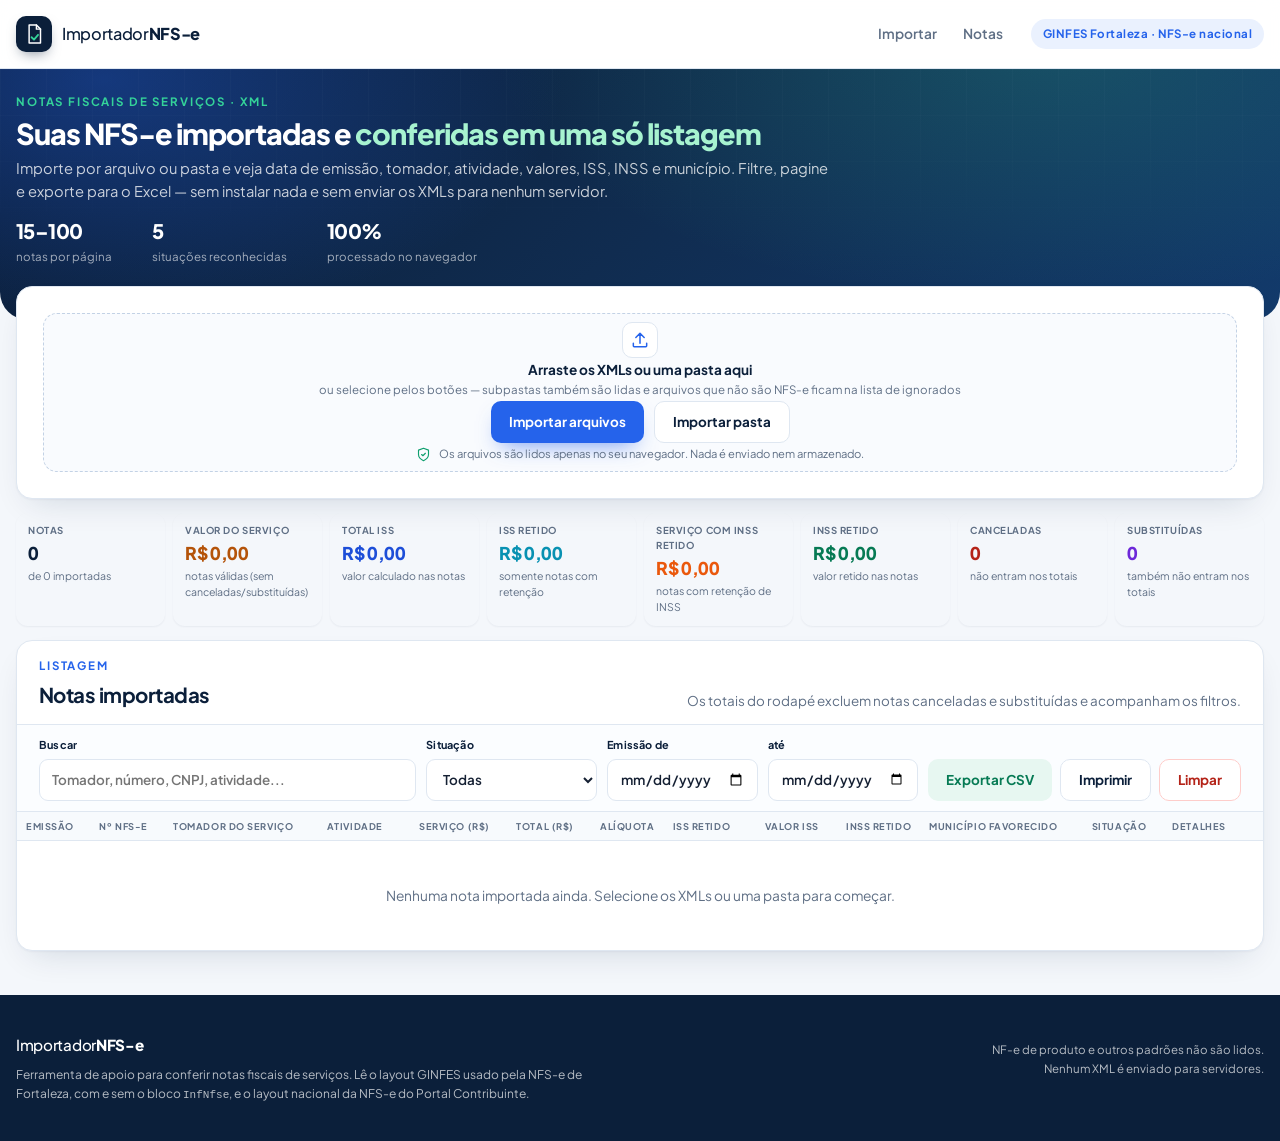
==== commit 83ffb20e: "feat: adiciona detalhes fiscais da NFS-e nacional Le opSimpNac, regApTribSN, regEspTrib, pTotTribSN," ====
--- a/index.html
+++ b/index.html
@@ -9,7 +9,7 @@
   <link rel="preconnect" href="https://fonts.googleapis.com">
   <link rel="preconnect" href="https://fonts.gstatic.com" crossorigin>
   <link href="https://fonts.googleapis.com/css2?family=Plus+Jakarta+Sans:wght@400;500;600;700;800&display=swap" rel="stylesheet">
-  <link rel="stylesheet" href="styles.css?v=5">
+  <link rel="stylesheet" href="styles.css?v=6">
 </head>
 <body>
   <header class="topbar">
@@ -134,6 +134,7 @@
               <th scope="col" class="num">INSS retido</th>
               <th scope="col">Município favorecido</th>
               <th scope="col">Situação</th>
+              <th scope="col">Detalhes</th>
               <th scope="col"><span class="oculto">Remover</span></th>
             </tr>
           </thead>
@@ -177,6 +178,6 @@
   </footer>
 
   <script src="municipios.js"></script>
-  <script src="app.js?v=7"></script>
+  <script src="app.js?v=8"></script>
 </body>
 </html>
--- a/styles.css
+++ b/styles.css
@@ -304,6 +304,54 @@
 }
 .remover:hover { background: var(--danger-soft); color: var(--danger); border-color: #fecdca; }
 
+/* ---------- detalhes fiscais ---------- */
+
+.detalhes-btn {
+  width: 28px; height: 28px;
+  border: 1px solid var(--line); border-radius: 7px;
+  background: #fff; color: var(--blue);
+  font-size: 13px; line-height: 1; cursor: pointer;
+  transition: background .18s, border-color .18s;
+}
+.detalhes-btn:hover { background: #eef4ff; border-color: var(--blue); }
+.detalhes-btn[aria-expanded="true"] { background: #eef4ff; border-color: var(--blue); }
+
+tbody tr.detalhes { background: #fbfdff; }
+tbody tr.detalhes:hover { background: #fbfdff; }
+tbody tr.detalhes > td {
+  padding: 0 12px 12px;
+  border-bottom: 1px solid var(--line);
+  white-space: normal;
+}
+
+.detalhes-conteudo {
+  padding: 12px 14px;
+  border: 1px solid #dbe7f5; border-radius: 10px;
+  background: #fff;
+}
+.detalhes-titulo {
+  margin: 0 0 10px;
+  font-size: .66rem; font-weight: 800;
+  letter-spacing: .06em; text-transform: uppercase;
+  color: var(--navy);
+}
+.detalhes-grid {
+  display: grid;
+  grid-template-columns: repeat(auto-fill, minmax(215px, 1fr));
+  gap: 8px 18px;
+  margin: 0;
+}
+.detalhe { display: grid; gap: 2px; min-width: 0; }
+.detalhe dt {
+  font-size: .6rem; font-weight: 700; letter-spacing: .03em;
+  text-transform: uppercase; color: var(--muted);
+}
+.detalhe dd {
+  margin: 0;
+  font-size: .74rem; font-weight: 600; color: var(--navy);
+  overflow-wrap: anywhere;
+}
+
 tfoot td {
   background: #f7fafd; font-weight: 800;
   border-top: 2px solid var(--line); border-bottom: 0;
@@ -459,7 +507,13 @@
 
   .nome { max-width: none; white-space: normal; overflow: visible; }
   .mini { font-size: 5.8pt; }
-  .remover { display: none; }
+  .remover, .detalhes-btn { display: none; }
   #tabela th:last-child, #tabela td:last-child { width: 1px; padding: 0; }
+  tr.detalhes > td { padding: 2px 3px 6px; }
+  .detalhes-conteudo { padding: 6px 8px; border: 1px solid #c9d5e3; border-radius: 4px; }
+  .detalhes-titulo { font-size: 5.8pt; margin-bottom: 4px; }
+  .detalhes-grid { grid-template-columns: repeat(3, minmax(0, 1fr)); gap: 3px 10px; }
+  .detalhe dt { font-size: 5.2pt; }
+  .detalhe dd { font-size: 6.4pt; }
   .tag { border: 1px solid currentColor; }
 }
